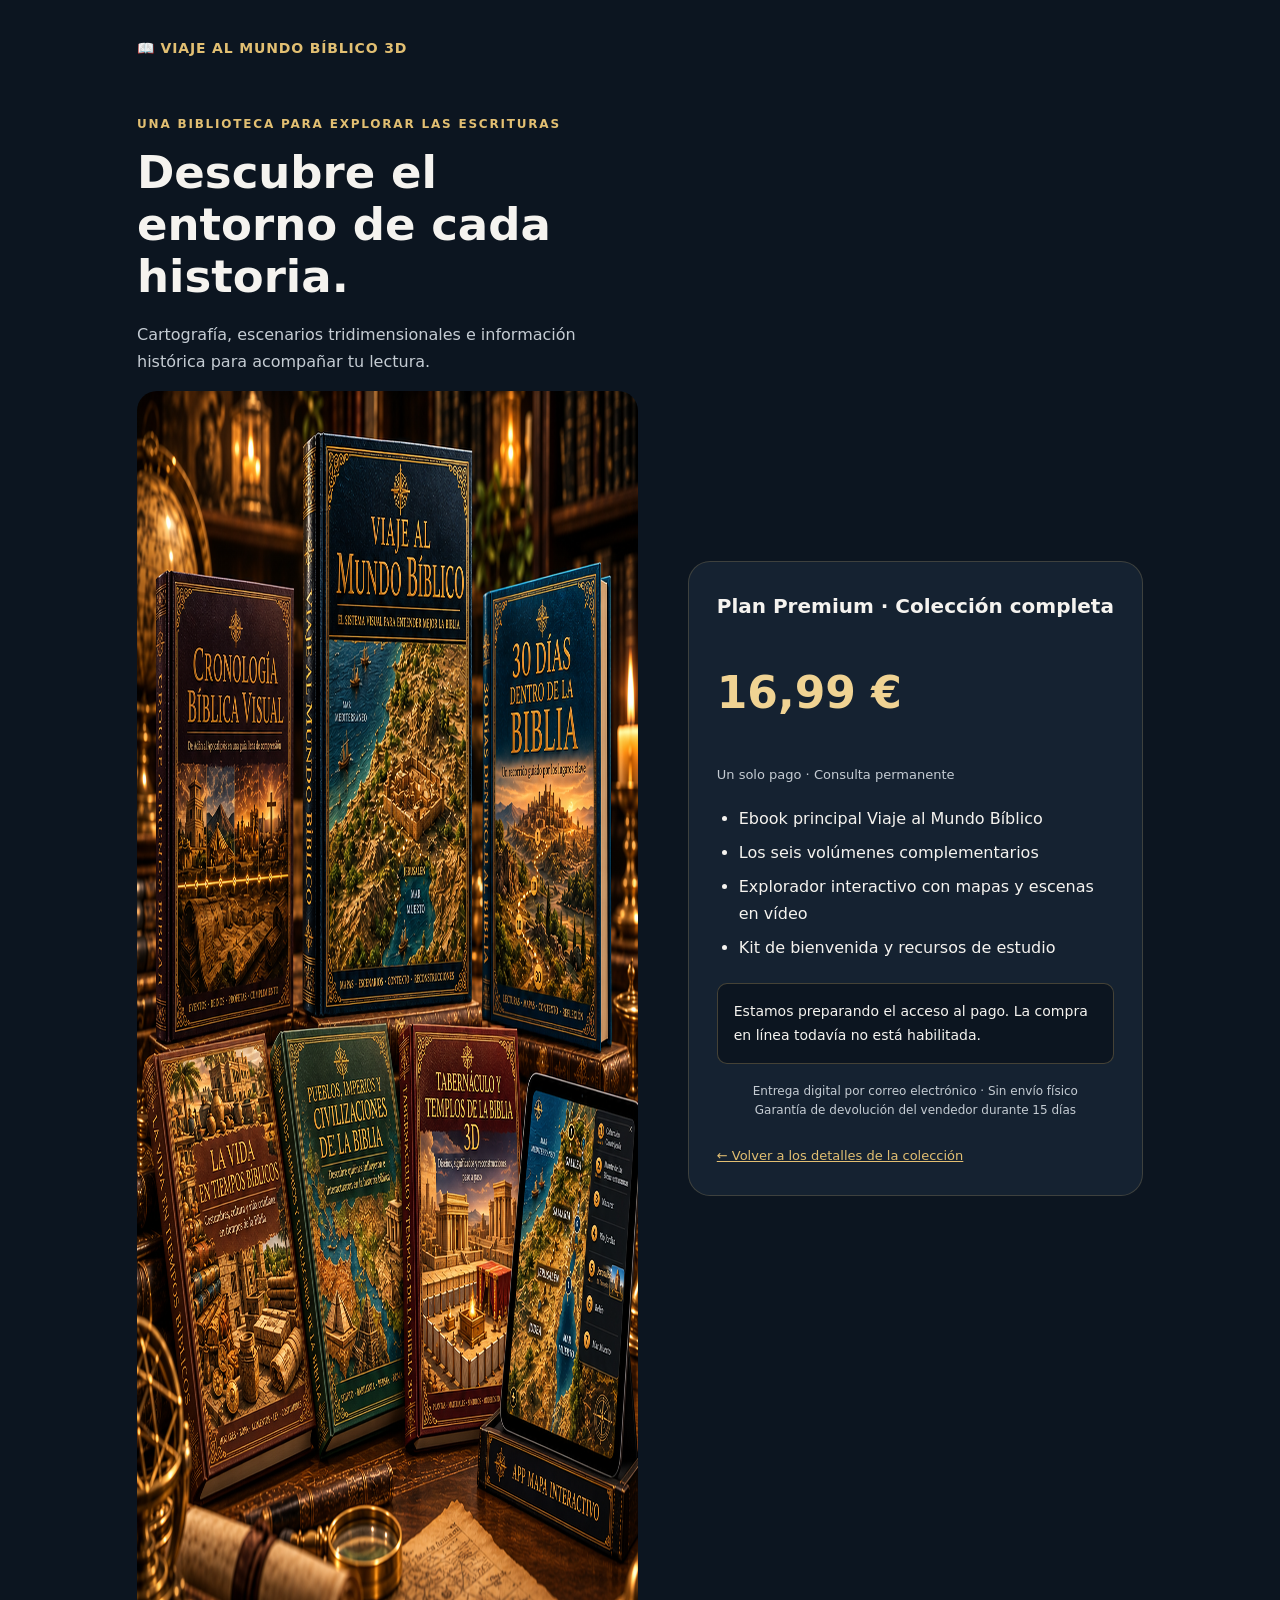
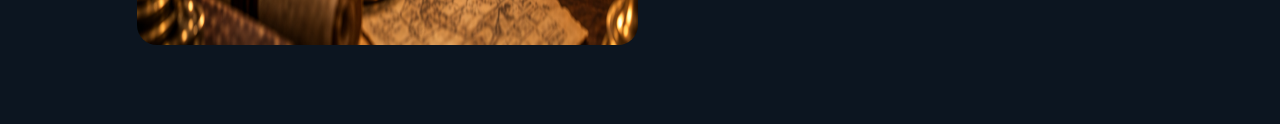
==== checkout.html @ 06683689 "Add files via upload" ====
<!doctype html>
<html lang="es-ES">
<head>
  <meta charset="utf-8">
  <meta name="viewport" content="width=device-width,initial-scale=1">
  <title>Tu acceso | Viaje al Mundo Bíblico 3D</title>
  <meta name="description" content="Accede a una biblioteca visual de estudio con seis complementos, explorador digital y un único pago.">
  <style>
    *{box-sizing:border-box}body{margin:0;background:#0c1520;color:#f5f3ef;font:16px/1.65 system-ui,sans-serif}a{color:#e2bf72}main{max-width:1050px;margin:auto;padding:35px 22px 70px}.brand{font-weight:800;letter-spacing:.06em;text-decoration:none;font-size:14px}.layout{display:grid;grid-template-columns:1.1fr 1fr;gap:50px;align-items:center;margin-top:42px}.eyebrow{color:#e2bf72;letter-spacing:.15em;font-size:12px;font-weight:700}h1{font-size:clamp(30px,5vw,45px);line-height:1.15;margin:12px 0 20px}.muted{color:#c5ccd3}.product{width:100%;border-radius:20px}aside{background:#152231;border:1px solid #e2bf7233;border-radius:22px;padding:28px}h2{font-size:20px;margin-top:0}.price{font-size:44px;font-weight:800;color:#f0d393;line-height:1.2}.once{font-size:13px;color:#c5ccd3}ul{padding-left:22px}li{padding:4px 0}button{font:inherit;font-weight:800;cursor:pointer;width:100%;background:linear-gradient(135deg,#e2bf72,#f2daa3,#ce9f48);color:#0c1520;border:0;border-radius:12px;padding:17px}button:focus-visible,a:focus-visible{outline:3px solid #f0d393;outline-offset:4px}.notice{padding:16px;border:1px solid #e2bf7244;background:#0c1520;border-radius:10px;font-size:14px;margin-top:18px}.trust{font-size:12px;text-align:center;color:#c5ccd3;margin-top:18px}.links{display:flex;gap:20px;flex-wrap:wrap;font-size:13px;margin-top:24px}[hidden]{display:none!important}@media(max-width:720px){.layout{grid-template-columns:1fr;gap:25px;margin-top:26px}.product{max-width:390px;display:block;margin:auto}aside{padding:24px}}
  </style>
<meta name="robots" content="noindex, nofollow"></head>
<body>
<main>
  <a class="brand" href="index.html">📖 VIAJE AL MUNDO BÍBLICO 3D</a>
  <div class="layout">
    <section>
      <p class="eyebrow">UNA BIBLIOTECA PARA EXPLORAR LAS ESCRITURAS</p>
      <h1>Descubre el entorno de cada historia.</h1>
      <p class="muted">Cartografía, escenarios tridimensionales e información histórica para acompañar tu lectura.</p>
      <img class="product" src="imagem-01.png" alt="Vista de los volúmenes de la biblioteca bíblica" width="1254" height="1254">
    </section>
    <aside>
      <h2>Tu biblioteca incluye</h2>
      <p class="price" id="price">€16.99</p>
      <p class="once">Un solo pago · Consulta permanente</p>
      <ul>
        <li>Más de 300 páginas ilustradas en PDF</li>
        <li>Más de 100 mapas, itinerarios y escenarios</li>
        <li>Nueve etapas desde los primeros relatos hasta Pablo</li>
        <li>Seis volúmenes complementarios sin coste extra</li>
        <li>Explorador cartográfico con recreaciones en vídeo</li>
        <li>Recursos imprimibles para tu estudio y tus clases</li>
      </ul>
      <button type="button" id="pay" hidden>Completar mi compra de forma segura →</button>
      <div class="notice" id="status" role="status">Estamos preparando el acceso al pago. La compra en línea todavía no está habilitada.</div>
      <p class="trust">Entrega digital por correo electrónico · Sin envío físico<br>Garantía de devolución del vendedor durante 15 días</p>
      <div class="links" id="links"><a href="index.html#comprar">← Volver a los detalles de la colección</a></div>
    </aside>
  </div>
</main>
<script src="config.js"></script>
<script src="checkout.js"></script>
</body>
</html>
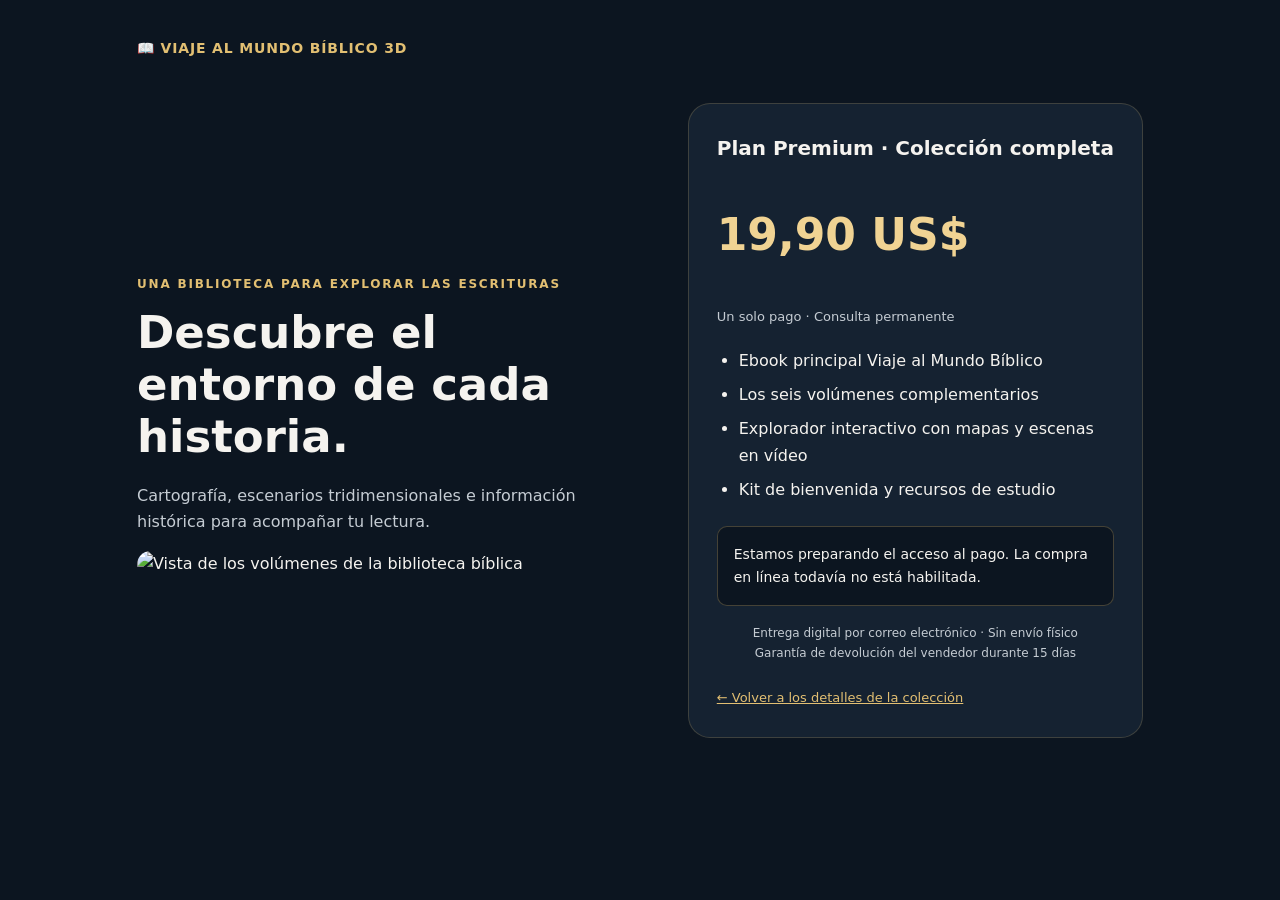
==== commit 71903f8d: "Add files via upload" ====
--- a/checkout.html
+++ b/checkout.html
@@ -7,8 +7,9 @@
   <meta name="description" content="Accede a una biblioteca visual de estudio con seis complementos, explorador digital y un único pago.">
   <style>
     *{box-sizing:border-box}body{margin:0;background:#0c1520;color:#f5f3ef;font:16px/1.65 system-ui,sans-serif}a{color:#e2bf72}main{max-width:1050px;margin:auto;padding:35px 22px 70px}.brand{font-weight:800;letter-spacing:.06em;text-decoration:none;font-size:14px}.layout{display:grid;grid-template-columns:1.1fr 1fr;gap:50px;align-items:center;margin-top:42px}.eyebrow{color:#e2bf72;letter-spacing:.15em;font-size:12px;font-weight:700}h1{font-size:clamp(30px,5vw,45px);line-height:1.15;margin:12px 0 20px}.muted{color:#c5ccd3}.product{width:100%;border-radius:20px}aside{background:#152231;border:1px solid #e2bf7233;border-radius:22px;padding:28px}h2{font-size:20px;margin-top:0}.price{font-size:44px;font-weight:800;color:#f0d393;line-height:1.2}.once{font-size:13px;color:#c5ccd3}ul{padding-left:22px}li{padding:4px 0}button{font:inherit;font-weight:800;cursor:pointer;width:100%;background:linear-gradient(135deg,#e2bf72,#f2daa3,#ce9f48);color:#0c1520;border:0;border-radius:12px;padding:17px}button:focus-visible,a:focus-visible{outline:3px solid #f0d393;outline-offset:4px}.notice{padding:16px;border:1px solid #e2bf7244;background:#0c1520;border-radius:10px;font-size:14px;margin-top:18px}.trust{font-size:12px;text-align:center;color:#c5ccd3;margin-top:18px}.links{display:flex;gap:20px;flex-wrap:wrap;font-size:13px;margin-top:24px}[hidden]{display:none!important}@media(max-width:720px){.layout{grid-template-columns:1fr;gap:25px;margin-top:26px}.product{max-width:390px;display:block;margin:auto}aside{padding:24px}}
+    @media(max-width:720px){main{padding:24px 16px 40px}.brand{display:inline-block;min-height:44px;font-size:12px}.layout{display:flex;flex-direction:column;gap:24px;margin-top:20px}.layout>section{display:contents}.eyebrow{order:0;margin:0}h1{order:1;font-size:32px;margin:0}.layout>section>.muted{order:2;margin:0}.layout>aside{order:3;width:100%;padding:24px 18px}.layout>section>.product{order:4;max-width:340px}.price{font-size:44px;overflow-wrap:anywhere}.links a{padding:10px 0;min-height:44px}button{min-height:52px;padding:16px;font-size:16px}.notice{overflow-wrap:anywhere}}
   </style>
-<meta name="robots" content="noindex, nofollow"></head>
+</head>
 <body>
 <main>
   <a class="brand" href="index.html">📖 VIAJE AL MUNDO BÍBLICO 3D</a>
@@ -17,11 +18,11 @@
       <p class="eyebrow">UNA BIBLIOTECA PARA EXPLORAR LAS ESCRITURAS</p>
       <h1>Descubre el entorno de cada historia.</h1>
       <p class="muted">Cartografía, escenarios tridimensionales e información histórica para acompañar tu lectura.</p>
-      <img class="product" src="imagem-01.png" alt="Vista de los volúmenes de la biblioteca bíblica" width="1254" height="1254">
+      <img loading="lazy" decoding="async" class="product" src="imagens/1.jpg" alt="Vista de los volúmenes de la biblioteca bíblica" width="1254" height="1254">
     </section>
     <aside>
       <h2>Tu biblioteca incluye</h2>
-      <p class="price" id="price">€16.99</p>
+      <p class="price" id="price">US$ 19,90</p>
       <p class="once">Un solo pago · Consulta permanente</p>
       <ul>
         <li>Más de 300 páginas ilustradas en PDF</li>
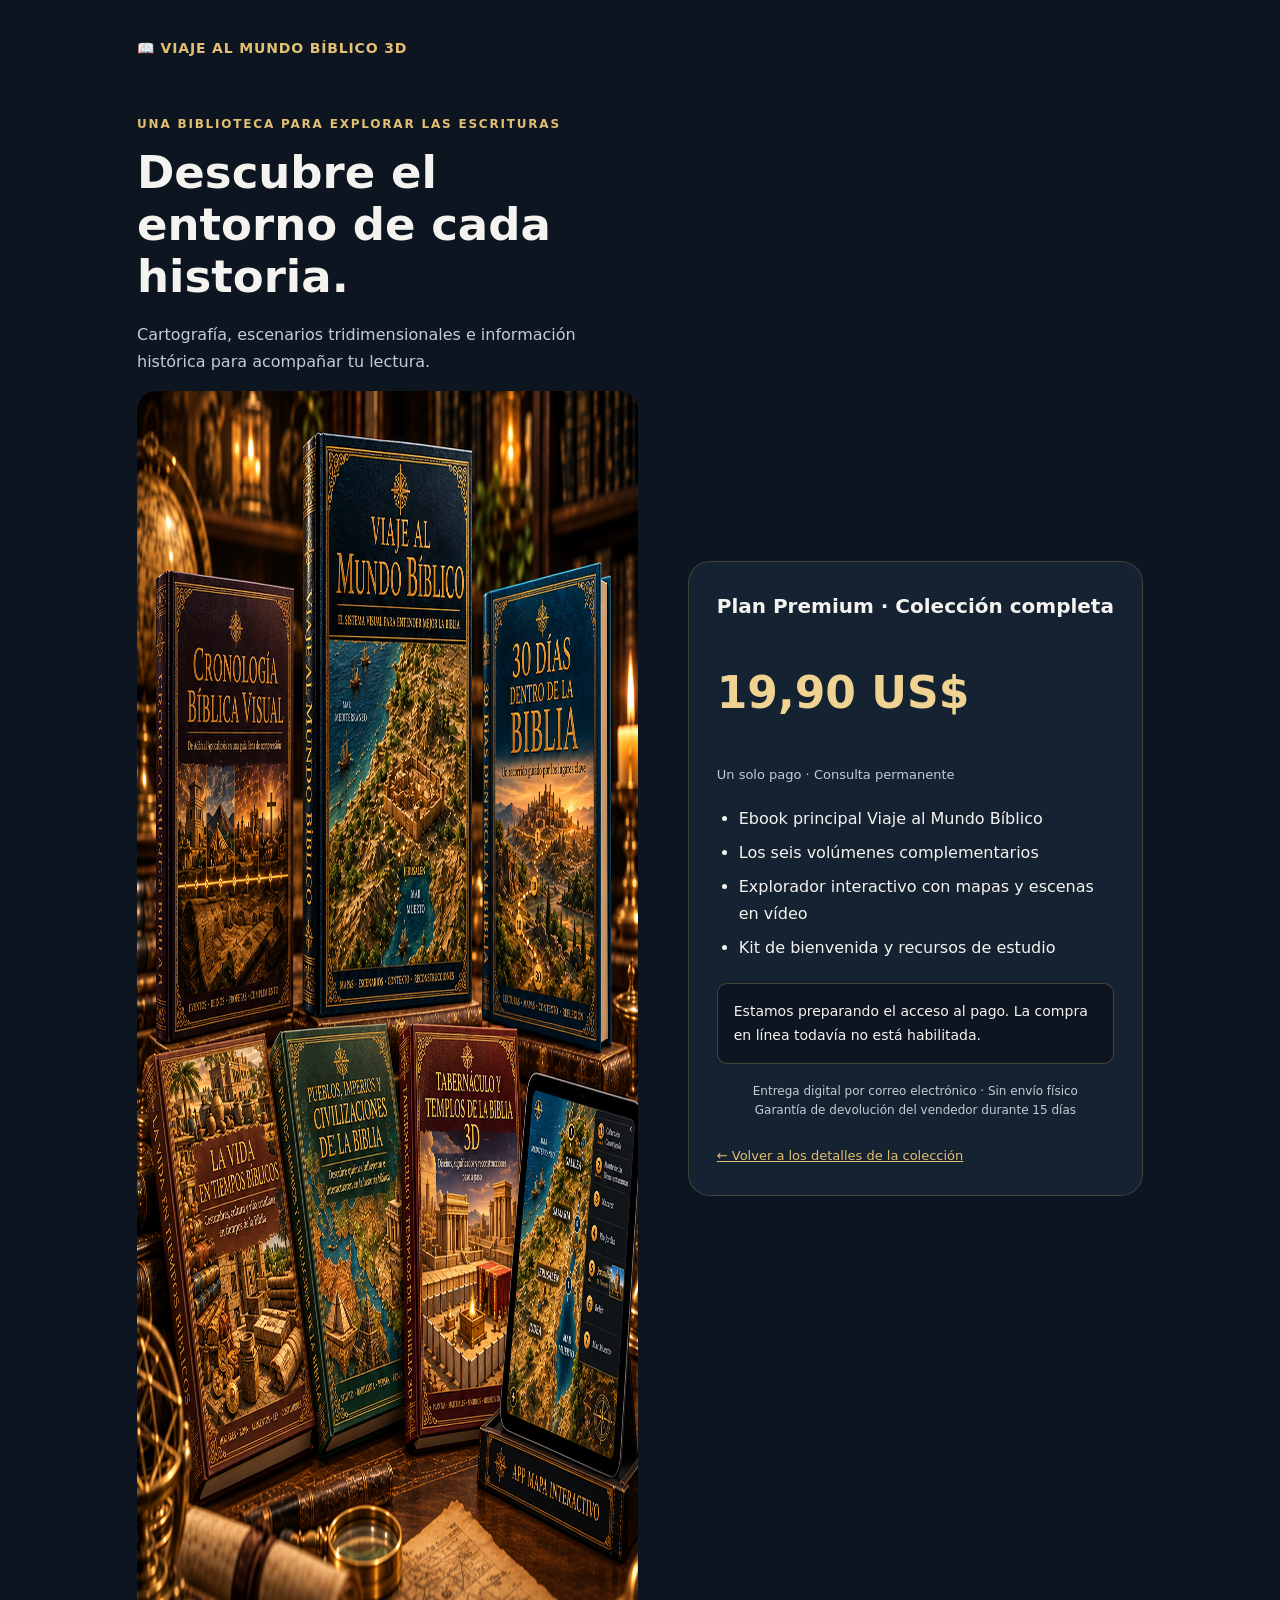
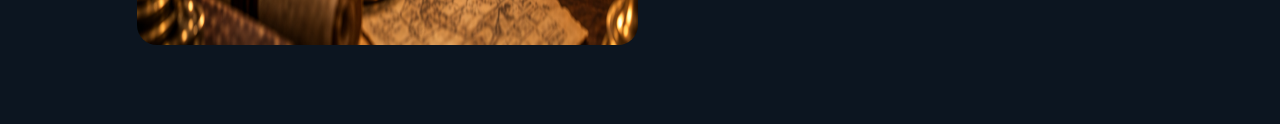
==== commit e95faf77: "update" ====
--- a/checkout.html
+++ b/checkout.html
@@ -9,7 +9,7 @@
     *{box-sizing:border-box}body{margin:0;background:#0c1520;color:#f5f3ef;font:16px/1.65 system-ui,sans-serif}a{color:#e2bf72}main{max-width:1050px;margin:auto;padding:35px 22px 70px}.brand{font-weight:800;letter-spacing:.06em;text-decoration:none;font-size:14px}.layout{display:grid;grid-template-columns:1.1fr 1fr;gap:50px;align-items:center;margin-top:42px}.eyebrow{color:#e2bf72;letter-spacing:.15em;font-size:12px;font-weight:700}h1{font-size:clamp(30px,5vw,45px);line-height:1.15;margin:12px 0 20px}.muted{color:#c5ccd3}.product{width:100%;border-radius:20px}aside{background:#152231;border:1px solid #e2bf7233;border-radius:22px;padding:28px}h2{font-size:20px;margin-top:0}.price{font-size:44px;font-weight:800;color:#f0d393;line-height:1.2}.once{font-size:13px;color:#c5ccd3}ul{padding-left:22px}li{padding:4px 0}button{font:inherit;font-weight:800;cursor:pointer;width:100%;background:linear-gradient(135deg,#e2bf72,#f2daa3,#ce9f48);color:#0c1520;border:0;border-radius:12px;padding:17px}button:focus-visible,a:focus-visible{outline:3px solid #f0d393;outline-offset:4px}.notice{padding:16px;border:1px solid #e2bf7244;background:#0c1520;border-radius:10px;font-size:14px;margin-top:18px}.trust{font-size:12px;text-align:center;color:#c5ccd3;margin-top:18px}.links{display:flex;gap:20px;flex-wrap:wrap;font-size:13px;margin-top:24px}[hidden]{display:none!important}@media(max-width:720px){.layout{grid-template-columns:1fr;gap:25px;margin-top:26px}.product{max-width:390px;display:block;margin:auto}aside{padding:24px}}
     @media(max-width:720px){main{padding:24px 16px 40px}.brand{display:inline-block;min-height:44px;font-size:12px}.layout{display:flex;flex-direction:column;gap:24px;margin-top:20px}.layout>section{display:contents}.eyebrow{order:0;margin:0}h1{order:1;font-size:32px;margin:0}.layout>section>.muted{order:2;margin:0}.layout>aside{order:3;width:100%;padding:24px 18px}.layout>section>.product{order:4;max-width:340px}.price{font-size:44px;overflow-wrap:anywhere}.links a{padding:10px 0;min-height:44px}button{min-height:52px;padding:16px;font-size:16px}.notice{overflow-wrap:anywhere}}
   </style>
-</head>
+<meta name="robots" content="noindex, nofollow"></head>
 <body>
 <main>
   <a class="brand" href="index.html">📖 VIAJE AL MUNDO BÍBLICO 3D</a>
@@ -18,7 +18,7 @@
       <p class="eyebrow">UNA BIBLIOTECA PARA EXPLORAR LAS ESCRITURAS</p>
       <h1>Descubre el entorno de cada historia.</h1>
       <p class="muted">Cartografía, escenarios tridimensionales e información histórica para acompañar tu lectura.</p>
-      <img loading="lazy" decoding="async" class="product" src="imagens/1.jpg" alt="Vista de los volúmenes de la biblioteca bíblica" width="1254" height="1254">
+      <img loading="lazy" decoding="async" class="product" src="imagem-01.png" alt="Vista de los volúmenes de la biblioteca bíblica" width="1254" height="1254">
     </section>
     <aside>
       <h2>Tu biblioteca incluye</h2>
